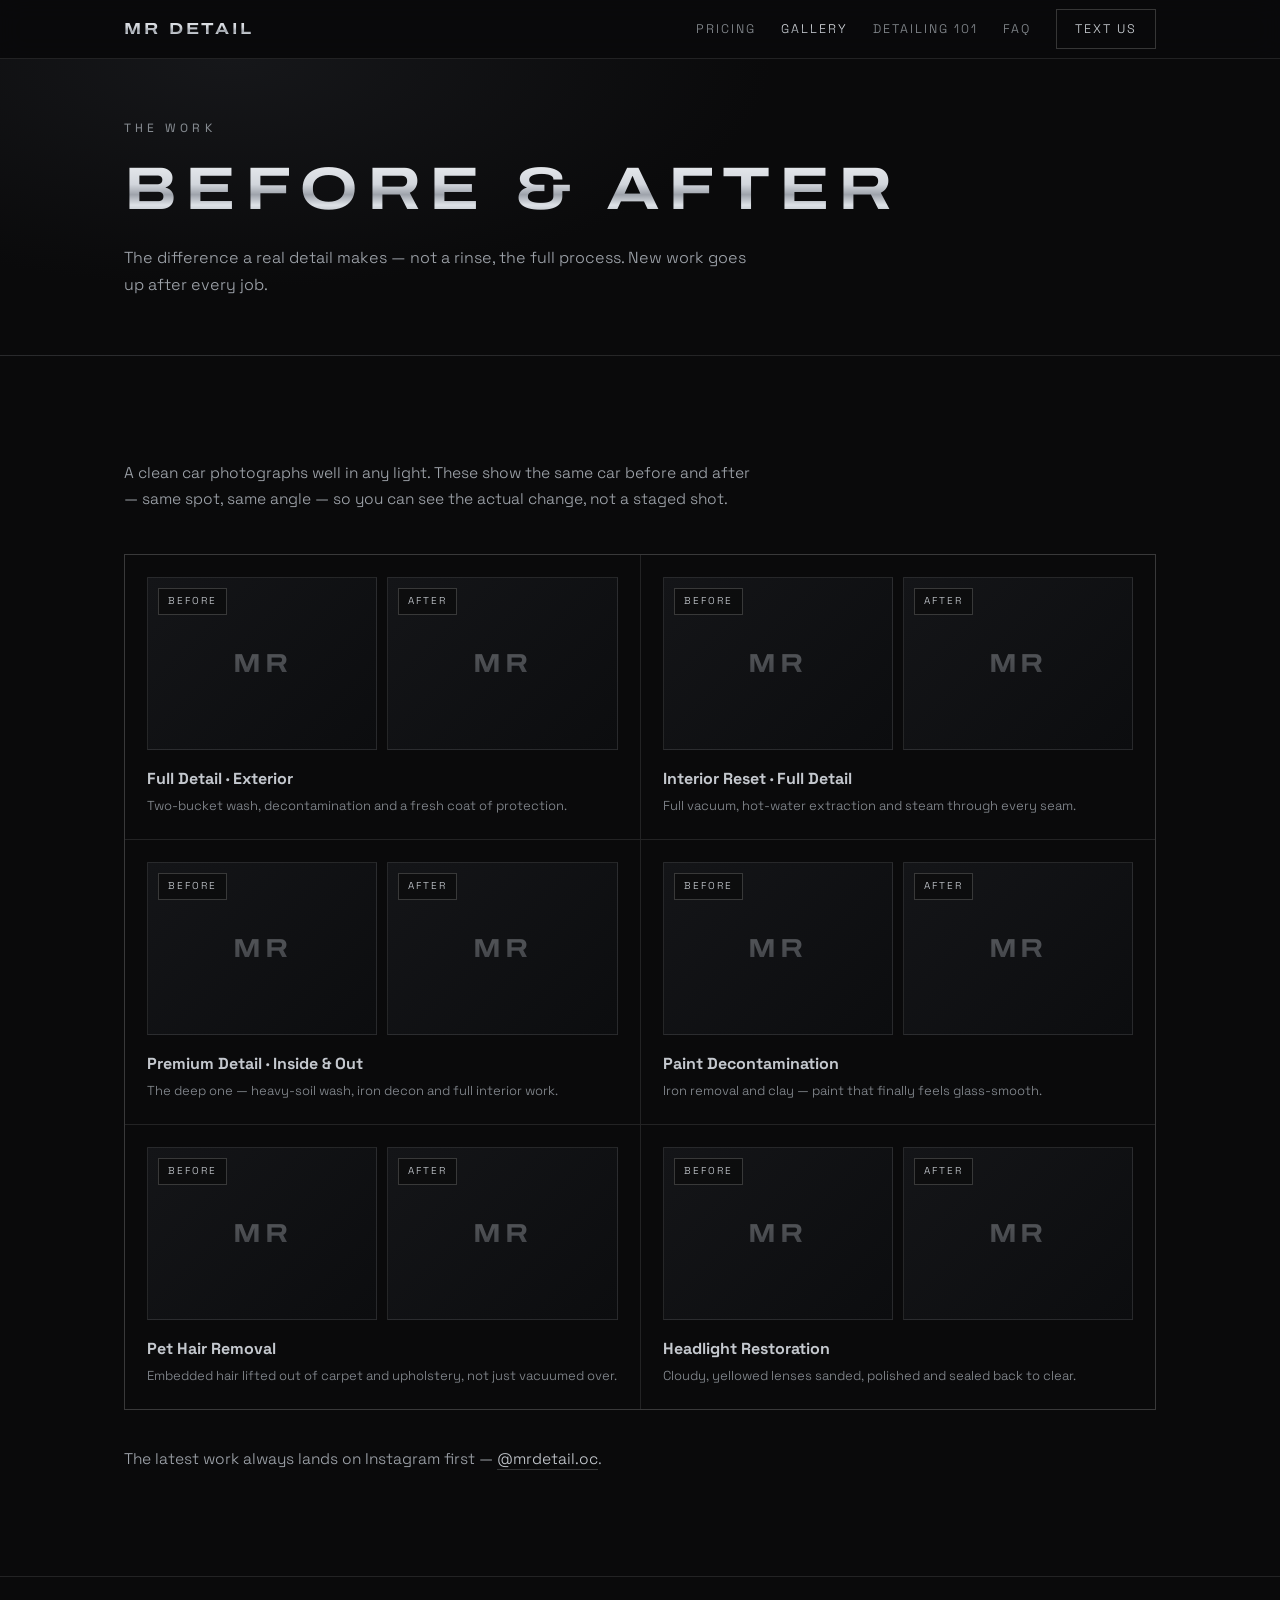
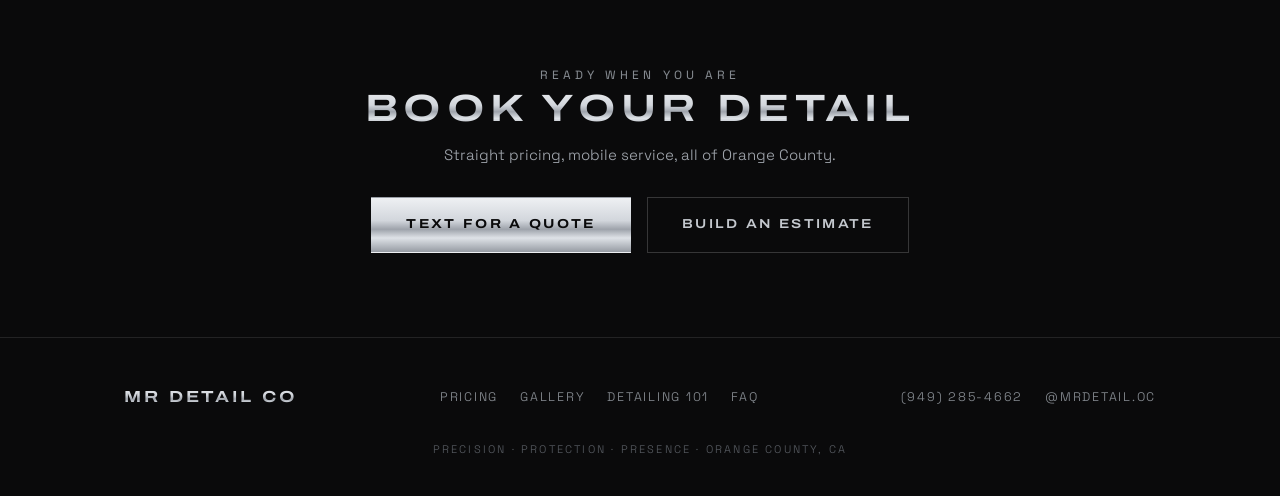
==== gallery.html @ de1c7434 "Add files via upload" ====
<!DOCTYPE html>
<html lang="en">
<head>
<meta charset="UTF-8">
<meta name="viewport" content="width=device-width, initial-scale=1.0">
<title>Before &amp; After — MR Detail Co</title>
<meta name="description" content="Before and after detailing results from MR Detail Co — premium mobile car detailing in Orange County, CA. Exterior, interior, paint decontamination and more.">
<link rel="preconnect" href="https://fonts.googleapis.com">
<link rel="preconnect" href="https://fonts.gstatic.com" crossorigin>
<link href="https://fonts.googleapis.com/css2?family=Archivo:wdth,wght@62..125,100..900&family=Space+Grotesk:wght@300..700&display=swap" rel="stylesheet">
<link rel="stylesheet" href="styles.css">
</head>
<body>

<nav class="nav">
  <div class="nav-in">
    <a class="nav-logo chrome" href="index.html">MR Detail</a>
    <div class="nav-links">
      <a href="index.html#services">Pricing</a>
      <a href="gallery.html" aria-current="page">Gallery</a>
      <a href="detailing-101.html">Detailing 101</a>
      <a href="faq.html">FAQ</a>
      <a class="nav-cta" href="sms:+19492854662">Text us</a>
    </div>
  </div>
</nav>

<header class="page-head">
  <div class="wrap">
    <span class="eyebrow">The work</span>
    <h1 class="display chrome">Before &amp; After</h1>
    <p class="lede">The difference a real detail makes — not a rinse, the full process. New work goes up after every job.</p>
  </div>
</header>

<section>
  <div class="wrap">
    <p class="ba-intro">A clean car photographs well in any light. These show the same car before and after — same spot, same angle — so you can see the actual change, not a staged shot.</p>

    <!--
      ============ HOW TO ADD YOUR PHOTOS ============
      Each frame below points to a file in the images/gallery/ folder.
      To fill one in, just drop a photo into that folder with the matching
      name — e.g. images/gallery/01-before.jpg and images/gallery/01-after.jpg.
      No code editing needed: the photo replaces the "MR" placeholder
      automatically. Phone photos are fine. Keep before/after at the same
      angle for the best effect. Recommended: roughly 4:3, landscape.
      ================================================
    -->

    <div class="ba-grid">

      <div class="ba-card">
        <div class="ba-pair">
          <div class="ba-frame"><img src="images/gallery/01-before.jpg" alt="Before — full exterior detail" onerror="this.parentNode.classList.add('empty');this.remove()"><span class="ba-tag">Before</span><span class="ba-ph">MR</span></div>
          <div class="ba-frame"><img src="images/gallery/01-after.jpg" alt="After — full exterior detail" onerror="this.parentNode.classList.add('empty');this.remove()"><span class="ba-tag">After</span><span class="ba-ph">MR</span></div>
        </div>
        <div class="ba-cap"><h3>Full Detail · Exterior</h3><p>Two-bucket wash, decontamination and a fresh coat of protection.</p></div>
      </div>

      <div class="ba-card">
        <div class="ba-pair">
          <div class="ba-frame"><img src="images/gallery/02-before.jpg" alt="Before — interior reset" onerror="this.parentNode.classList.add('empty');this.remove()"><span class="ba-tag">Before</span><span class="ba-ph">MR</span></div>
          <div class="ba-frame"><img src="images/gallery/02-after.jpg" alt="After — interior reset" onerror="this.parentNode.classList.add('empty');this.remove()"><span class="ba-tag">After</span><span class="ba-ph">MR</span></div>
        </div>
        <div class="ba-cap"><h3>Interior Reset · Full Detail</h3><p>Full vacuum, hot-water extraction and steam through every seam.</p></div>
      </div>

      <div class="ba-card">
        <div class="ba-pair">
          <div class="ba-frame"><img src="images/gallery/03-before.jpg" alt="Before — premium detail" onerror="this.parentNode.classList.add('empty');this.remove()"><span class="ba-tag">Before</span><span class="ba-ph">MR</span></div>
          <div class="ba-frame"><img src="images/gallery/03-after.jpg" alt="After — premium detail" onerror="this.parentNode.classList.add('empty');this.remove()"><span class="ba-tag">After</span><span class="ba-ph">MR</span></div>
        </div>
        <div class="ba-cap"><h3>Premium Detail · Inside &amp; Out</h3><p>The deep one — heavy-soil wash, iron decon and full interior work.</p></div>
      </div>

      <div class="ba-card">
        <div class="ba-pair">
          <div class="ba-frame"><img src="images/gallery/04-before.jpg" alt="Before — paint decontamination" onerror="this.parentNode.classList.add('empty');this.remove()"><span class="ba-tag">Before</span><span class="ba-ph">MR</span></div>
          <div class="ba-frame"><img src="images/gallery/04-after.jpg" alt="After — paint decontamination" onerror="this.parentNode.classList.add('empty');this.remove()"><span class="ba-tag">After</span><span class="ba-ph">MR</span></div>
        </div>
        <div class="ba-cap"><h3>Paint Decontamination</h3><p>Iron removal and clay — paint that finally feels glass-smooth.</p></div>
      </div>

      <div class="ba-card">
        <div class="ba-pair">
          <div class="ba-frame"><img src="images/gallery/05-before.jpg" alt="Before — pet hair removal" onerror="this.parentNode.classList.add('empty');this.remove()"><span class="ba-tag">Before</span><span class="ba-ph">MR</span></div>
          <div class="ba-frame"><img src="images/gallery/05-after.jpg" alt="After — pet hair removal" onerror="this.parentNode.classList.add('empty');this.remove()"><span class="ba-tag">After</span><span class="ba-ph">MR</span></div>
        </div>
        <div class="ba-cap"><h3>Pet Hair Removal</h3><p>Embedded hair lifted out of carpet and upholstery, not just vacuumed over.</p></div>
      </div>

      <div class="ba-card">
        <div class="ba-pair">
          <div class="ba-frame"><img src="images/gallery/06-before.jpg" alt="Before — headlight restoration" onerror="this.parentNode.classList.add('empty');this.remove()"><span class="ba-tag">Before</span><span class="ba-ph">MR</span></div>
          <div class="ba-frame"><img src="images/gallery/06-after.jpg" alt="After — headlight restoration" onerror="this.parentNode.classList.add('empty');this.remove()"><span class="ba-tag">After</span><span class="ba-ph">MR</span></div>
        </div>
        <div class="ba-cap"><h3>Headlight Restoration</h3><p>Cloudy, yellowed lenses sanded, polished and sealed back to clear.</p></div>
      </div>

    </div>

    <p class="ba-intro" style="margin-top:36px;margin-bottom:0">The latest work always lands on Instagram first — <a href="https://instagram.com/mrdetail.oc" target="_blank" rel="noopener" style="color:var(--silver);border-bottom:1px solid var(--line-strong)">@mrdetail.oc</a>.</p>
  </div>
</section>

<section class="cta-band">
  <div class="wrap">
    <span class="eyebrow">Ready when you are</span>
    <h2 class="display chrome">Book your detail</h2>
    <p>Straight pricing, mobile service, all of Orange County.</p>
    <div class="cta-row">
      <a class="btn btn-solid" href="sms:+19492854662">Text for a quote</a>
      <a class="btn" href="index.html#estimate">Build an estimate</a>
    </div>
  </div>
</section>

<footer class="site-footer">
  <div class="wrap foot-in">
    <a class="foot-logo chrome" href="index.html">MR Detail Co</a>
    <nav class="foot-links">
      <a href="index.html#services">Pricing</a>
      <a href="gallery.html">Gallery</a>
      <a href="detailing-101.html">Detailing 101</a>
      <a href="faq.html">FAQ</a>
    </nav>
    <div class="foot-contact">
      <a href="tel:+19492854662">(949) 285-4662</a>
      <a href="https://instagram.com/mrdetail.oc" target="_blank" rel="noopener">@mrdetail.oc</a>
    </div>
  </div>
  <p class="foot-tag">Precision · Protection · Presence · Orange County, CA</p>
</footer>

</body>
</html>
---- styles.css ----
:root{
  --ink:#0a0a0b;
  --panel:#101113;
  --line:rgba(255,255,255,.10);
  --line-strong:rgba(255,255,255,.18);
  --silver-hi:#f0f1f3;
  --silver:#c4c8ce;
  --silver-low:#84898f;
  --chrome:linear-gradient(180deg,#eef0f3 0%,#d2d6dc 42%,#9ea3ab 58%,#dee2e7 74%,#969ba3 100%);
}
*{margin:0;padding:0;box-sizing:border-box}
html{scroll-behavior:smooth}
body{background:var(--ink);color:var(--silver);font-family:'Space Grotesk',sans-serif;font-weight:340;line-height:1.65;-webkit-font-smoothing:antialiased}
::selection{background:#3a3d42;color:#fff}
a{color:inherit;text-decoration:none}
:focus-visible{outline:2px solid var(--silver);outline-offset:3px}
.wrap{max-width:1080px;margin:0 auto;padding:0 24px}
.display{font-family:'Archivo',sans-serif;font-variation-settings:'wdth' 122,'wght' 680;text-transform:uppercase;letter-spacing:.14em;line-height:1.08}
.chrome{background:var(--chrome);-webkit-background-clip:text;background-clip:text;color:transparent}
.eyebrow{font-size:12px;letter-spacing:.34em;text-transform:uppercase;color:var(--silver-low);font-weight:430}

/* hero */
.hero{min-height:100svh;display:flex;flex-direction:column;align-items:center;justify-content:center;text-align:center;position:relative;padding:96px 24px 72px;background:radial-gradient(1100px 540px at 50% 30%, #16171a 0%, var(--ink) 62%);border-bottom:1px solid var(--line)}
.logo-frame{position:relative;width:min(560px,86vw)}
.logo-frame svg{width:100%;height:auto;display:block}
.sweep{position:absolute;inset:0;pointer-events:none;background:linear-gradient(115deg,transparent 38%,rgba(255,255,255,.34) 50%,transparent 62%);background-size:300% 100%;background-position:120% 0;animation:sweep 7s ease-in-out infinite;mix-blend-mode:overlay}
@keyframes sweep{0%,55%{background-position:130% 0}80%,100%{background-position:-60% 0}}
@media (prefers-reduced-motion:reduce){.sweep{animation:none;display:none}}
.hero .sub{margin-top:34px;font-size:14px;letter-spacing:.30em;text-transform:uppercase;color:var(--silver-low)}
.cta-row{margin-top:44px;display:flex;gap:16px;flex-wrap:wrap;justify-content:center}
.btn{display:inline-block;padding:16px 34px;font-family:'Archivo',sans-serif;font-variation-settings:'wdth' 116,'wght' 600;letter-spacing:.18em;text-transform:uppercase;font-size:13px;border:1px solid var(--line-strong);transition:border-color .25s,background .25s,color .25s;background:none;color:var(--silver);cursor:pointer}
.btn:hover{border-color:var(--silver)}
.btn-solid{background:var(--chrome);color:#0a0a0b;border-color:transparent;font-variation-settings:'wdth' 116,'wght' 700}
.btn-solid:hover{filter:brightness(1.06)}
.hero .scroll-hint{position:absolute;bottom:26px;left:50%;transform:translateX(-50%);font-size:11px;letter-spacing:.3em;color:#54585e;text-transform:uppercase}

section{padding:104px 0;border-bottom:1px solid var(--line)}
.sec-head{display:flex;align-items:baseline;gap:26px;margin-bottom:48px;flex-wrap:wrap}
.sec-head h2{font-size:clamp(26px,4vw,40px)}
.sec-head .rule{flex:1;height:1px;background:var(--line);min-width:60px;align-self:center}

/* size selector */
.size-row{display:flex;gap:1px;background:var(--line);border:1px solid var(--line);margin-bottom:42px;flex-wrap:wrap}
.size-btn{flex:1;min-width:140px;background:var(--ink);border:none;color:var(--silver-low);font-family:'Space Grotesk',sans-serif;padding:16px 10px;cursor:pointer;transition:background .25s,color .25s;text-align:center}
.size-btn .t{display:block;font-family:'Archivo',sans-serif;font-variation-settings:'wdth' 118,'wght' 620;text-transform:uppercase;letter-spacing:.16em;font-size:13px;color:var(--silver)}
.size-btn .s{display:block;font-size:11px;letter-spacing:.12em;text-transform:uppercase;margin-top:4px}
.size-btn[aria-pressed="true"]{background:#1a1c1f}
.size-btn[aria-pressed="true"] .t{background:var(--chrome);-webkit-background-clip:text;background-clip:text;color:transparent}
.size-btn:hover{background:#141518}

/* package cards */
.cards{display:grid;grid-template-columns:repeat(3,1fr);gap:1px;background:var(--line)}
.card{background:var(--ink);padding:40px 32px 42px;transition:background .3s;display:flex;flex-direction:column}
.card:hover{background:var(--panel)}
.card h3{font-size:19px;margin-bottom:4px}
.card .meta{font-size:11px;letter-spacing:.22em;text-transform:uppercase;color:var(--silver-low);margin-bottom:24px}
.price{font-family:'Archivo',sans-serif;font-variation-settings:'wdth' 120,'wght' 650;font-size:46px;letter-spacing:.02em;margin-bottom:6px}
.price sup{font-size:.45em;vertical-align:.7em;letter-spacing:0}
.split{font-size:13px;color:var(--silver-low);margin-bottom:24px;line-height:1.9}
.split b{color:var(--silver);font-weight:500}
.card ul{list-style:none;display:grid;gap:10px;font-size:14.5px;color:var(--silver);margin-top:auto}
.card li{padding-left:20px;position:relative}
.card li::before{content:"";position:absolute;left:0;top:.62em;width:8px;height:1px;background:var(--silver-low)}
.card .grp{font-size:11px;letter-spacing:.24em;text-transform:uppercase;color:var(--silver-low);margin:18px 0 10px}
.card .grp:first-of-type{margin-top:0}
.soil-note{margin-top:26px;font-size:13px;color:#6a6f76;text-align:center;letter-spacing:.04em}

/* add-ons */
.addons{margin-top:54px;display:grid;grid-template-columns:1fr 1fr;gap:1px;background:var(--line);border:1px solid var(--line)}
.addon{background:var(--ink);display:flex;justify-content:space-between;align-items:baseline;gap:18px;padding:18px 26px}
.addon .n{font-size:15px;color:var(--silver)}
.addon .d{font-size:12px;color:var(--silver-low);margin-left:8px}
.addon .p{font-family:'Archivo',sans-serif;font-variation-settings:'wdth' 118,'wght' 620;font-size:17px;white-space:nowrap}
.byquote{margin-top:1px;border:1px solid var(--line);border-top:none;padding:20px 26px;display:flex;gap:14px 30px;flex-wrap:wrap;align-items:center;background:linear-gradient(90deg,#1a1c1f,#101113)}
.byquote .eyebrow{margin-right:8px}
.byquote span{font-size:14px;letter-spacing:.10em;text-transform:uppercase;color:var(--silver)}

/* link from services into calculator */
.calc-link{margin-top:34px;text-align:center}
.calc-link a{display:inline-block;font-family:'Archivo',sans-serif;font-variation-settings:'wdth' 114,'wght' 600;text-transform:uppercase;letter-spacing:.14em;font-size:12.5px;color:var(--silver);border-bottom:1px solid var(--line-strong);padding-bottom:4px;transition:color .2s,border-color .2s}
.calc-link a:hover{color:var(--silver-hi);border-color:var(--silver)}

/* pillars */
.pillars{display:grid;grid-template-columns:repeat(3,1fr);gap:54px}
.pillar .eyebrow{display:block;margin-bottom:16px}
.pillar h3{font-size:21px;margin-bottom:14px}
.pillar p{font-size:15px;color:#9da2a9}

/* steps */
.steps{display:grid;grid-template-columns:repeat(3,1fr);gap:1px;background:var(--line);counter-reset:step}
.step{background:var(--ink);padding:38px 32px}
.step::before{counter-increment:step;content:"0" counter(step);font-family:'Archivo',sans-serif;font-variation-settings:'wdth' 125,'wght' 650;font-size:15px;letter-spacing:.2em;display:block;margin-bottom:18px;background:var(--chrome);-webkit-background-clip:text;background-clip:text;color:transparent}
.step h3{font-size:17px;margin-bottom:8px}
.step p{font-size:14px;color:#9da2a9}
.area{margin-top:46px;font-size:14px;color:var(--silver-low);text-align:center;letter-spacing:.06em}
.area b{color:var(--silver);font-weight:500}

/* ---------- estimate calculator ---------- */
.calc{display:grid;grid-template-columns:1.55fr 1fr;gap:1px;background:var(--line);border:1px solid var(--line)}
.calc-build{background:var(--ink)}
.calc-step{padding:26px 30px;border-bottom:1px solid var(--line)}
.calc-step:last-child{border-bottom:none}
.calc-label{display:flex;align-items:center;gap:12px;font-size:12px;letter-spacing:.24em;text-transform:uppercase;color:var(--silver-low);margin-bottom:16px;font-weight:430;flex-wrap:wrap}
.calc-label .num{font-family:'Archivo',sans-serif;font-variation-settings:'wdth' 125,'wght' 650;background:var(--chrome);-webkit-background-clip:text;background-clip:text;color:transparent;letter-spacing:.08em}
.calc-label .lock{color:#6a6f76;letter-spacing:.04em;text-transform:none;font-size:11.5px;font-weight:340}
.opt-row{display:grid;gap:1px;background:var(--line);border:1px solid var(--line)}
#sizeOpts{grid-template-columns:repeat(4,1fr)}
#pkgOpts{grid-template-columns:repeat(3,1fr)}
#covOpts{grid-template-columns:repeat(3,1fr)}
.opt{background:var(--ink);border:none;color:var(--silver-low);font-family:'Space Grotesk',sans-serif;padding:14px 8px;cursor:pointer;transition:background .22s;text-align:center;line-height:1.3}
.opt .t{display:block;font-family:'Archivo',sans-serif;font-variation-settings:'wdth' 116,'wght' 600;text-transform:uppercase;letter-spacing:.13em;font-size:12.5px;color:var(--silver)}
.opt .s{display:block;font-size:10.5px;letter-spacing:.08em;text-transform:uppercase;margin-top:3px;color:var(--silver-low)}
.opt:hover{background:#141518}
.opt[aria-pressed="true"]{background:#1a1c1f}
.opt[aria-pressed="true"] .t{background:var(--chrome);-webkit-background-clip:text;background-clip:text;color:transparent}
.opt[disabled]{opacity:.32;cursor:not-allowed}
.opt[disabled]:hover{background:var(--ink)}

.addon-list{display:grid;gap:1px;background:var(--line);border:1px solid var(--line)}
.addon-toggle{display:flex;align-items:center;gap:14px;background:var(--ink);padding:14px 18px;cursor:pointer;transition:background .2s}
.addon-toggle:hover{background:#141518}
.addon-toggle input{position:absolute;opacity:0;width:0;height:0}
.addon-toggle .box{flex:none;width:18px;height:18px;border:1px solid var(--line-strong);position:relative;transition:border-color .2s,background .2s}
.addon-toggle input:checked + .box{background:var(--chrome);border-color:transparent}
.addon-toggle input:checked + .box::after{content:"";position:absolute;left:5px;top:1px;width:5px;height:10px;border:solid #0a0a0b;border-width:0 2px 2px 0;transform:rotate(45deg)}
.addon-toggle input:focus-visible + .box{outline:2px solid var(--silver);outline-offset:2px}
.addon-name{flex:1;font-size:14.5px;color:var(--silver)}
.addon-hint{display:inline-block;font-size:11px;letter-spacing:.04em;color:#6a6f76;margin-left:6px}
.addon-price{font-family:'Archivo',sans-serif;font-variation-settings:'wdth' 116,'wght' 620;font-size:15px;white-space:nowrap;background:var(--chrome);-webkit-background-clip:text;background-clip:text;color:transparent}
.addon-toggle.is-off{opacity:.4}
.addon-toggle.is-off,.addon-toggle.is-off *{cursor:not-allowed}
.addon-toggle.is-included{cursor:default}
.addon-toggle.is-included .addon-price{background:none;-webkit-text-fill-color:initial;color:var(--silver-low);font-size:11px;letter-spacing:.18em;text-transform:uppercase}

.calc-summary{background:var(--panel);padding:34px 30px;display:flex;flex-direction:column;position:sticky;top:24px;align-self:start}
.calc-summary .eyebrow{display:block;margin-bottom:14px}
.calc-total{font-family:'Archivo',sans-serif;font-variation-settings:'wdth' 120,'wght' 650;font-size:clamp(42px,7vw,58px);letter-spacing:.01em;line-height:1;display:flex;align-items:baseline;gap:3px;flex-wrap:wrap}
.calc-total .from{font-family:'Space Grotesk',sans-serif;font-weight:400;font-size:.30em;letter-spacing:.1em;text-transform:uppercase;color:var(--silver-low);align-self:center}
.calc-total .cur{font-size:.5em;color:var(--silver);align-self:flex-start;margin-top:.16em}
.calc-build-line{margin-top:18px;font-size:14px;color:var(--silver-low)}
.calc-breakdown{list-style:none;margin-top:22px;display:grid;gap:11px;border-top:1px solid var(--line);padding-top:22px}
.calc-breakdown:empty{display:none}
.calc-breakdown li{display:flex;justify-content:space-between;gap:16px;font-size:13.5px;align-items:baseline}
.calc-breakdown li .lbl{color:var(--silver)}
.calc-breakdown li .amt{color:var(--silver-low);white-space:nowrap;font-variation-settings:'wght' 500}
.calc-breakdown li.inc .amt{font-size:11px;letter-spacing:.14em;text-transform:uppercase}
.calc-breakdown li.tot{border-top:1px solid var(--line);padding-top:13px;margin-top:4px}
.calc-breakdown li.tot .lbl{text-transform:uppercase;letter-spacing:.16em;font-size:12px;color:var(--silver-low)}
.calc-breakdown li.tot .amt{font-family:'Archivo',sans-serif;font-variation-settings:'wdth' 116,'wght' 650;font-size:18px;color:var(--silver-hi)}
.calc-fine{margin-top:22px;font-size:11.5px;line-height:1.7;color:#6a6f76;letter-spacing:.02em}
.calc-cta{margin-top:24px;display:flex;gap:10px}
.calc-cta .btn{padding:14px 18px;font-size:12px;letter-spacing:.14em}
#textBuild{flex:1;text-align:center}
#copyBuild{flex:0 0 auto}
.calc-cta .btn.is-off{opacity:.4;pointer-events:none}

@media(max-width:880px){
  .calc{grid-template-columns:1fr}
  .calc-summary{position:static}
  #sizeOpts{grid-template-columns:repeat(2,1fr)}
}

/* contact */
.contact{text-align:center;border-bottom:none;padding-bottom:84px}
.contact .eyebrow{display:block;margin-bottom:22px}
.phone{display:inline-block;font-size:clamp(34px,7vw,64px);margin-bottom:14px}
.contact .lines{margin-top:18px;display:flex;gap:14px 38px;justify-content:center;flex-wrap:wrap;font-size:15px}
.contact .lines a{color:var(--silver);border-bottom:1px solid transparent;transition:border-color .2s,color .2s}
.contact .lines a:hover{color:var(--silver-hi);border-color:var(--line-strong)}
footer{padding:30px 24px 40px;text-align:center;font-size:12px;color:#54585e;letter-spacing:.14em;text-transform:uppercase}

@media(max-width:880px){
  .cards,.pillars,.steps{grid-template-columns:1fr}
  .addons{grid-template-columns:1fr}
  .pillars{gap:40px}
  section{padding:78px 0}
  .size-btn{min-width:46%}
}

/* ============================================================
   MULTI-PAGE ADDITIONS  (nav, page headers, footer, gallery,
   detailing guide, FAQ)  — all built on the tokens above
   ============================================================ */

html{scroll-padding-top:74px}

/* ---------- site nav ---------- */
.nav{position:sticky;top:0;z-index:50;background:rgba(10,10,11,.82);backdrop-filter:blur(12px);-webkit-backdrop-filter:blur(12px);border-bottom:1px solid var(--line)}
.nav-in{max-width:1080px;margin:0 auto;padding:0 24px;height:58px;display:flex;align-items:center;justify-content:space-between;gap:20px}
.nav-logo{font-family:'Archivo',sans-serif;font-variation-settings:'wdth' 120,'wght' 680;text-transform:uppercase;letter-spacing:.18em;font-size:16px;white-space:nowrap}
.nav-links{display:flex;align-items:center;gap:25px}
.nav-links a{font-size:12.5px;letter-spacing:.16em;text-transform:uppercase;color:var(--silver-low);transition:color .2s}
.nav-links a:hover{color:var(--silver-hi)}
.nav-links a[aria-current="page"]{color:transparent;background:var(--chrome);-webkit-background-clip:text;background-clip:text}
.nav-cta{border:1px solid var(--line-strong);padding:9px 18px;color:var(--silver)!important;transition:border-color .2s}
.nav-cta:hover{border-color:var(--silver)}
@media(max-width:640px){
  .nav-in{flex-direction:column;height:auto;padding:12px 24px;gap:11px}
  .nav-links{gap:13px 18px;flex-wrap:wrap;justify-content:center}
}

/* ---------- inner page header ---------- */
.page-head{padding:60px 0 56px;border-bottom:1px solid var(--line);background:radial-gradient(900px 380px at 18% 0%,#16171a 0%,var(--ink) 60%)}
.page-head .eyebrow{display:block;margin-bottom:18px}
.page-head h1{font-size:clamp(34px,6vw,60px)}
.page-head .lede{margin-top:22px;max-width:640px;font-size:16px;color:#9da2a9;line-height:1.72}

/* ---------- shared CTA band ---------- */
.cta-band{text-align:center;padding:84px 0;border-bottom:none}
.cta-band h2{font-size:clamp(24px,4vw,38px);margin-bottom:14px}
.cta-band p{font-size:15px;color:#9da2a9;margin-bottom:6px;max-width:520px;margin-left:auto;margin-right:auto}
.cta-band .cta-row{margin-top:30px}

/* ---------- site footer ---------- */
.site-footer{border-top:1px solid var(--line);padding:46px 0 38px;text-transform:none;text-align:left;color:var(--silver-low)}
.foot-in{display:flex;align-items:center;justify-content:space-between;gap:22px 40px;flex-wrap:wrap}
.foot-logo{font-family:'Archivo',sans-serif;font-variation-settings:'wdth' 120,'wght' 680;text-transform:uppercase;letter-spacing:.18em;font-size:16px}
.foot-links,.foot-contact{display:flex;gap:22px;flex-wrap:wrap}
.foot-links a,.foot-contact a{font-size:12.5px;letter-spacing:.14em;text-transform:uppercase;color:var(--silver-low);transition:color .2s}
.foot-links a:hover,.foot-contact a:hover{color:var(--silver-hi)}
.foot-tag{margin-top:30px;text-align:center;font-size:11px;letter-spacing:.2em;text-transform:uppercase;color:#54585e}

/* ---------- gallery (before / after) ---------- */
.ba-intro{max-width:640px;font-size:15.5px;color:#9da2a9;margin-bottom:42px;line-height:1.7}
.ba-grid{display:grid;grid-template-columns:repeat(2,1fr);gap:1px;background:var(--line);border:1px solid var(--line)}
.ba-card{background:var(--ink);padding:22px}
.ba-pair{display:grid;grid-template-columns:1fr 1fr;gap:10px}
.ba-frame{position:relative;aspect-ratio:4/3;overflow:hidden;background:linear-gradient(135deg,#141518,#0c0d0f);border:1px solid var(--line)}
.ba-frame img{width:100%;height:100%;object-fit:cover;display:block}
.ba-tag{position:absolute;left:10px;top:10px;font-size:10px;letter-spacing:.2em;text-transform:uppercase;color:var(--silver);background:rgba(10,10,11,.7);padding:4px 9px;border:1px solid var(--line-strong)}
.ba-ph{position:absolute;inset:0;display:none;align-items:center;justify-content:center;font-family:'Archivo',sans-serif;font-variation-settings:'wdth' 120,'wght' 680;letter-spacing:.14em;font-size:26px;background:var(--chrome);-webkit-background-clip:text;background-clip:text;color:transparent;opacity:.35}
.ba-frame.empty .ba-ph{display:flex}
.ba-cap{margin-top:16px}
.ba-cap h3{font-size:16px;color:var(--silver)}
.ba-cap p{font-size:13px;color:var(--silver-low);margin-top:4px;line-height:1.6}
@media(max-width:760px){.ba-grid{grid-template-columns:1fr}}

/* ---------- detailing guide ---------- */
.guide-lede{max-width:680px;font-size:16px;color:#9da2a9;line-height:1.75}
.proc{counter-reset:proc;border-top:1px solid var(--line);margin-top:8px}
.proc-item{display:grid;grid-template-columns:60px 1fr;gap:22px;padding:30px 0;border-bottom:1px solid var(--line)}
.proc-item .pn{counter-increment:proc;font-family:'Archivo',sans-serif;font-variation-settings:'wdth' 125,'wght' 650;font-size:15px;letter-spacing:.14em;background:var(--chrome);-webkit-background-clip:text;background-clip:text;color:transparent;padding-top:5px}
.proc-item .pn::before{content:"0" counter(proc)}
.proc-item .tagword{display:block;font-size:11px;letter-spacing:.2em;text-transform:uppercase;color:var(--silver-low);margin-bottom:10px}
.proc-item h3{font-size:19px;color:var(--silver);margin-bottom:9px}
.proc-item p{font-size:14.5px;color:#9097a0;line-height:1.72}
.proc-item p+p{margin-top:9px}
.proc-item b{color:var(--silver)}
@media(max-width:600px){.proc-item{grid-template-columns:1fr;gap:6px}.proc-item .pn{padding-top:0}}

.pick-grid{display:grid;grid-template-columns:repeat(3,1fr);gap:1px;background:var(--line);border:1px solid var(--line)}
.pick{background:var(--ink);padding:32px 28px;display:flex;flex-direction:column}
.pick h3{font-size:19px;margin-bottom:6px}
.pick .for{font-size:11px;letter-spacing:.2em;text-transform:uppercase;color:var(--silver-low);margin-bottom:18px}
.pick p{font-size:14.5px;color:#9097a0;line-height:1.7}
.pick .when{margin-top:auto;padding-top:20px;font-size:13px;color:var(--silver-low)}
.pick .when b{color:var(--silver)}
@media(max-width:760px){.pick-grid{grid-template-columns:1fr}}

.callout{margin-top:46px;border:1px solid var(--line);background:linear-gradient(90deg,#1a1c1f,#101113);padding:28px 30px}
.callout .eyebrow{display:block;margin-bottom:12px}
.callout p{font-size:14.5px;color:#9da2a9;line-height:1.72}
.callout p+p{margin-top:10px}
.callout b{color:var(--silver)}

/* ---------- faq ---------- */
.faq-lede{max-width:640px;font-size:15.5px;color:#9da2a9;margin-bottom:40px;line-height:1.7}
.faq-group{margin-bottom:48px}
.faq-group:last-child{margin-bottom:0}
.faq-group > .eyebrow{display:block;margin-bottom:6px}
.faq{border-top:1px solid var(--line)}
.faq details{border-bottom:1px solid var(--line)}
.faq summary{list-style:none;cursor:pointer;padding:20px 42px 20px 0;position:relative;font-size:16px;color:var(--silver);transition:color .2s}
.faq summary::-webkit-details-marker{display:none}
.faq summary:hover{color:var(--silver-hi)}
.faq summary::after{content:"+";position:absolute;right:4px;top:16px;font-family:'Archivo',sans-serif;font-weight:600;font-size:22px;color:var(--silver-low);transition:transform .25s,color .2s}
.faq details[open] summary{color:var(--silver-hi)}
.faq details[open] summary::after{transform:rotate(45deg);color:var(--silver)}
.faq .ans{padding:0 42px 22px 0;font-size:14.5px;color:#9097a0;line-height:1.75}
.faq .ans p+p{margin-top:10px}
.faq .ans a{color:var(--silver);border-bottom:1px solid var(--line-strong)}
.faq .ans a:hover{color:var(--silver-hi)}
.faq .ans b{color:var(--silver)}
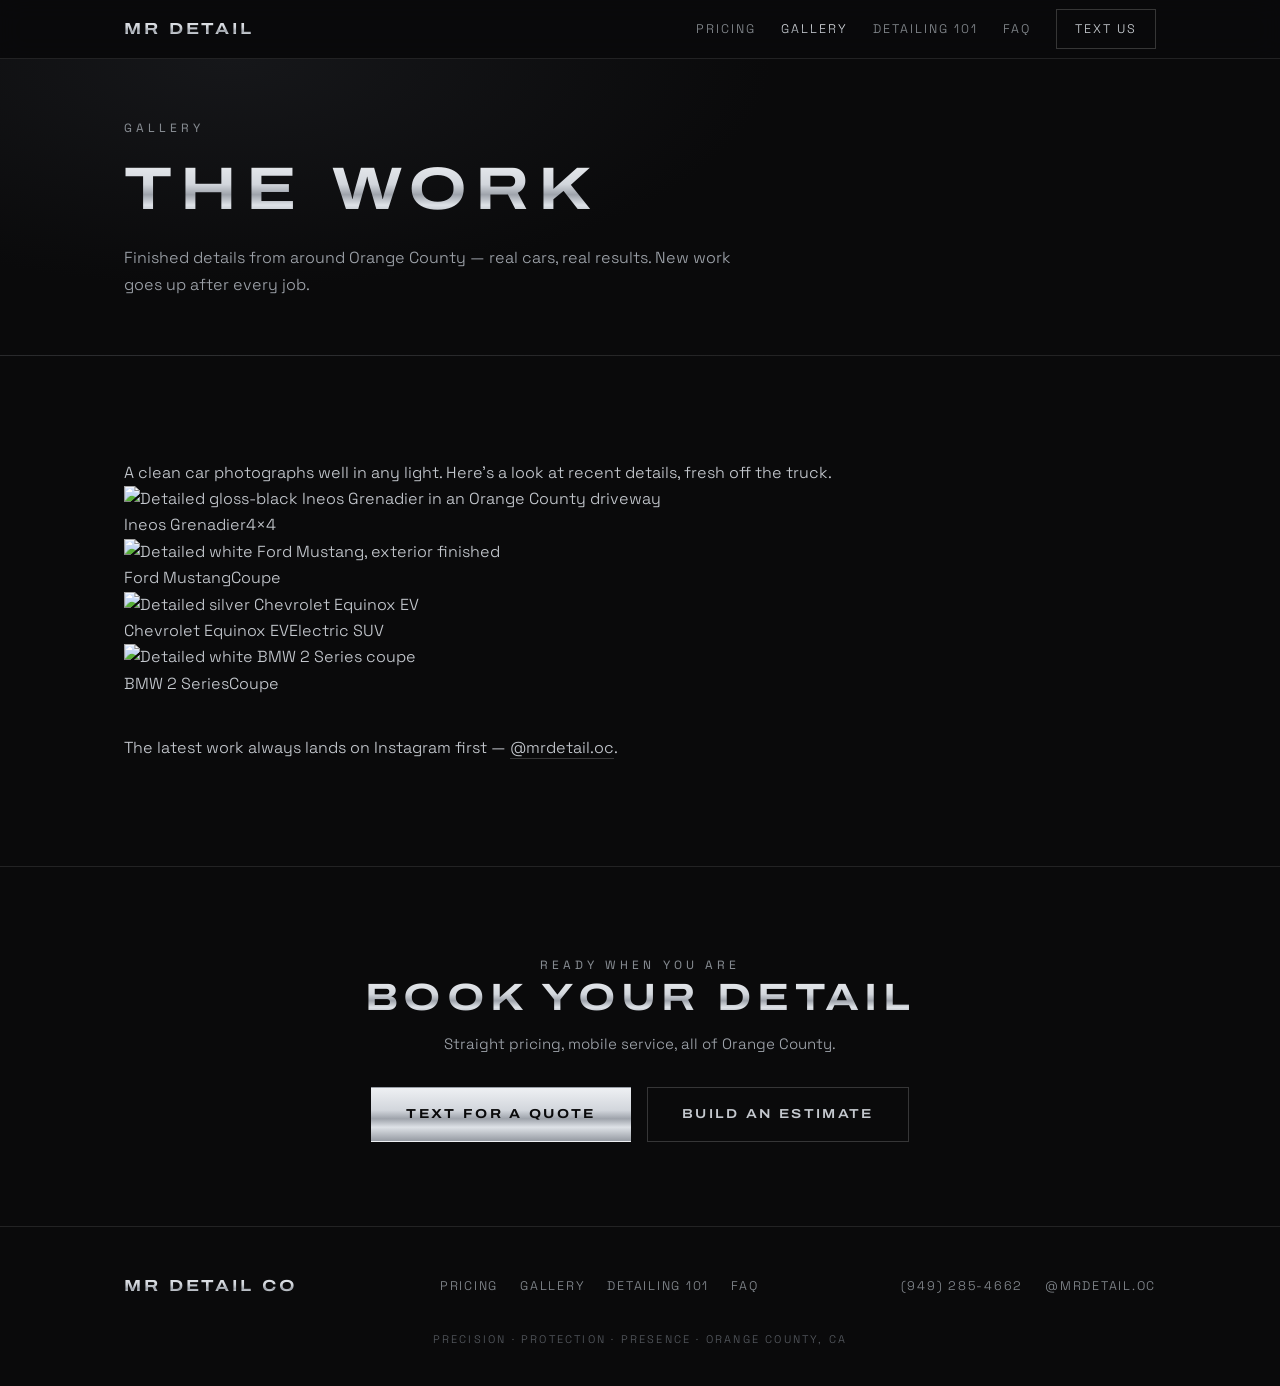
==== commit 53ef5560: "Update gallery.html" ====
--- a/gallery.html
+++ b/gallery.html
@@ -3,8 +3,8 @@
 <head>
 <meta charset="UTF-8">
 <meta name="viewport" content="width=device-width, initial-scale=1.0">
-<title>Before &amp; After — MR Detail Co</title>
-<meta name="description" content="Before and after detailing results from MR Detail Co — premium mobile car detailing in Orange County, CA. Exterior, interior, paint decontamination and more.">
+<title>The Work — MR Detail Co | Mobile Detailing, Orange County</title>
+<meta name="description" content="Recent detailing work from MR Detail Co — premium mobile car detailing in Orange County, CA. Finished results on a Ford Mustang, Chevrolet Equinox EV, Ineos Grenadier, BMW 2 Series and more.">
 <link rel="preconnect" href="https://fonts.googleapis.com">
 <link rel="preconnect" href="https://fonts.gstatic.com" crossorigin>
 <link href="https://fonts.googleapis.com/css2?family=Archivo:wdth,wght@62..125,100..900&family=Space+Grotesk:wght@300..700&display=swap" rel="stylesheet">
@@ -27,80 +27,49 @@
 
 <header class="page-head">
   <div class="wrap">
-    <span class="eyebrow">The work</span>
-    <h1 class="display chrome">Before &amp; After</h1>
-    <p class="lede">The difference a real detail makes — not a rinse, the full process. New work goes up after every job.</p>
+    <span class="eyebrow">Gallery</span>
+    <h1 class="display chrome">The Work</h1>
+    <p class="lede">Finished details from around Orange County — real cars, real results. New work goes up after every job.</p>
   </div>
 </header>
 
 <section>
   <div class="wrap">
-    <p class="ba-intro">A clean car photographs well in any light. These show the same car before and after — same spot, same angle — so you can see the actual change, not a staged shot.</p>
+    <p class="shots-intro">A clean car photographs well in any light. Here's a look at recent details, fresh off the truck.</p>
 
     <!--
-      ============ HOW TO ADD YOUR PHOTOS ============
-      Each frame below points to a file in the images/gallery/ folder.
-      To fill one in, just drop a photo into that folder with the matching
-      name — e.g. images/gallery/01-before.jpg and images/gallery/01-after.jpg.
-      No code editing needed: the photo replaces the "MR" placeholder
-      automatically. Phone photos are fine. Keep before/after at the same
-      angle for the best effect. Recommended: roughly 4:3, landscape.
-      ================================================
+      ADDING MORE PHOTOS:
+      1) Drop the image into the images/gallery/ folder (e.g. images/gallery/tahoe.jpg).
+      2) Copy one <figure class="shot"> block below, point the src at your new file,
+         and update the vehicle name + tag. That's it.
+      Phone photos are fine. Landscape or portrait both work — the layout adapts.
     -->
 
-    <div class="ba-grid">
+    <div class="shots">
 
-      <div class="ba-card">
-        <div class="ba-pair">
-          <div class="ba-frame"><img src="images/gallery/01-before.jpg" alt="Before — full exterior detail" onerror="this.parentNode.classList.add('empty');this.remove()"><span class="ba-tag">Before</span><span class="ba-ph">MR</span></div>
-          <div class="ba-frame"><img src="images/gallery/01-after.jpg" alt="After — full exterior detail" onerror="this.parentNode.classList.add('empty');this.remove()"><span class="ba-tag">After</span><span class="ba-ph">MR</span></div>
-        </div>
-        <div class="ba-cap"><h3>Full Detail · Exterior</h3><p>Two-bucket wash, decontamination and a fresh coat of protection.</p></div>
-      </div>
+      <figure class="shot">
+        <img src="images/gallery/grenadier.jpg" alt="Detailed gloss-black Ineos Grenadier in an Orange County driveway" loading="lazy">
+        <figcaption><span class="v">Ineos Grenadier</span><span class="s">4&times;4</span></figcaption>
+      </figure>
 
-      <div class="ba-card">
-        <div class="ba-pair">
-          <div class="ba-frame"><img src="images/gallery/02-before.jpg" alt="Before — interior reset" onerror="this.parentNode.classList.add('empty');this.remove()"><span class="ba-tag">Before</span><span class="ba-ph">MR</span></div>
-          <div class="ba-frame"><img src="images/gallery/02-after.jpg" alt="After — interior reset" onerror="this.parentNode.classList.add('empty');this.remove()"><span class="ba-tag">After</span><span class="ba-ph">MR</span></div>
-        </div>
-        <div class="ba-cap"><h3>Interior Reset · Full Detail</h3><p>Full vacuum, hot-water extraction and steam through every seam.</p></div>
-      </div>
+      <figure class="shot">
+        <img src="images/gallery/mustang.jpg" alt="Detailed white Ford Mustang, exterior finished" loading="lazy">
+        <figcaption><span class="v">Ford Mustang</span><span class="s">Coupe</span></figcaption>
+      </figure>
 
-      <div class="ba-card">
-        <div class="ba-pair">
-          <div class="ba-frame"><img src="images/gallery/03-before.jpg" alt="Before — premium detail" onerror="this.parentNode.classList.add('empty');this.remove()"><span class="ba-tag">Before</span><span class="ba-ph">MR</span></div>
-          <div class="ba-frame"><img src="images/gallery/03-after.jpg" alt="After — premium detail" onerror="this.parentNode.classList.add('empty');this.remove()"><span class="ba-tag">After</span><span class="ba-ph">MR</span></div>
-        </div>
-        <div class="ba-cap"><h3>Premium Detail · Inside &amp; Out</h3><p>The deep one — heavy-soil wash, iron decon and full interior work.</p></div>
-      </div>
+      <figure class="shot">
+        <img src="images/gallery/equinox.jpg" alt="Detailed silver Chevrolet Equinox EV" loading="lazy">
+        <figcaption><span class="v">Chevrolet Equinox EV</span><span class="s">Electric SUV</span></figcaption>
+      </figure>
 
-      <div class="ba-card">
-        <div class="ba-pair">
-          <div class="ba-frame"><img src="images/gallery/04-before.jpg" alt="Before — paint decontamination" onerror="this.parentNode.classList.add('empty');this.remove()"><span class="ba-tag">Before</span><span class="ba-ph">MR</span></div>
-          <div class="ba-frame"><img src="images/gallery/04-after.jpg" alt="After — paint decontamination" onerror="this.parentNode.classList.add('empty');this.remove()"><span class="ba-tag">After</span><span class="ba-ph">MR</span></div>
-        </div>
-        <div class="ba-cap"><h3>Paint Decontamination</h3><p>Iron removal and clay — paint that finally feels glass-smooth.</p></div>
-      </div>
-
-      <div class="ba-card">
-        <div class="ba-pair">
-          <div class="ba-frame"><img src="images/gallery/05-before.jpg" alt="Before — pet hair removal" onerror="this.parentNode.classList.add('empty');this.remove()"><span class="ba-tag">Before</span><span class="ba-ph">MR</span></div>
-          <div class="ba-frame"><img src="images/gallery/05-after.jpg" alt="After — pet hair removal" onerror="this.parentNode.classList.add('empty');this.remove()"><span class="ba-tag">After</span><span class="ba-ph">MR</span></div>
-        </div>
-        <div class="ba-cap"><h3>Pet Hair Removal</h3><p>Embedded hair lifted out of carpet and upholstery, not just vacuumed over.</p></div>
-      </div>
-
-      <div class="ba-card">
-        <div class="ba-pair">
-          <div class="ba-frame"><img src="images/gallery/06-before.jpg" alt="Before — headlight restoration" onerror="this.parentNode.classList.add('empty');this.remove()"><span class="ba-tag">Before</span><span class="ba-ph">MR</span></div>
-          <div class="ba-frame"><img src="images/gallery/06-after.jpg" alt="After — headlight restoration" onerror="this.parentNode.classList.add('empty');this.remove()"><span class="ba-tag">After</span><span class="ba-ph">MR</span></div>
-        </div>
-        <div class="ba-cap"><h3>Headlight Restoration</h3><p>Cloudy, yellowed lenses sanded, polished and sealed back to clear.</p></div>
-      </div>
+      <figure class="shot">
+        <img src="images/gallery/bmw.jpg" alt="Detailed white BMW 2 Series coupe" loading="lazy">
+        <figcaption><span class="v">BMW 2 Series</span><span class="s">Coupe</span></figcaption>
+      </figure>
 
     </div>
 
-    <p class="ba-intro" style="margin-top:36px;margin-bottom:0">The latest work always lands on Instagram first — <a href="https://instagram.com/mrdetail.oc" target="_blank" rel="noopener" style="color:var(--silver);border-bottom:1px solid var(--line-strong)">@mrdetail.oc</a>.</p>
+    <p class="shots-intro" style="margin-top:38px;margin-bottom:0">The latest work always lands on Instagram first — <a href="https://instagram.com/mrdetail.oc" target="_blank" rel="noopener" style="color:var(--silver);border-bottom:1px solid var(--line-strong)">@mrdetail.oc</a>.</p>
   </div>
 </section>
 
